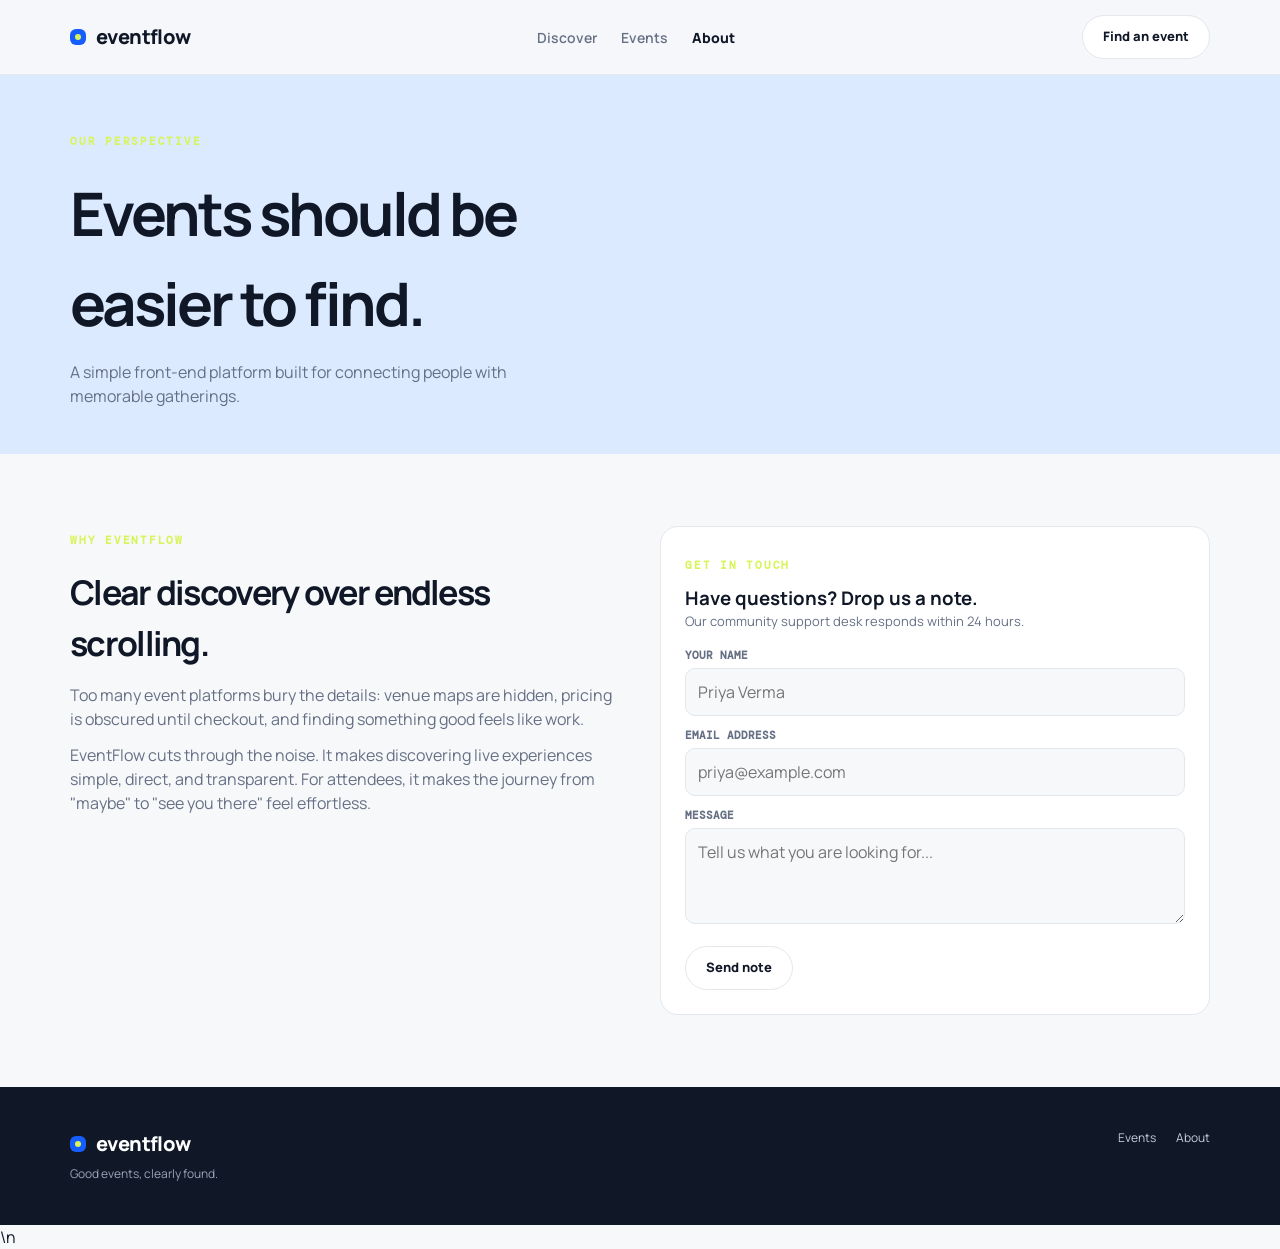
==== about.html @ 3fd76baa "Add files via upload" ====
<!doctype html>
<!-- ==========================================================================
     EventFlow · Platform Story & Attendee Support (about.html)
     ========================================================================== -->
<html lang="en">
<head>
  <!-- Document Standards: Modern HTML5 parsing mode -->
  <meta charset="utf-8">
  <!-- Character Encoding: UTF-8 Unicode character mapping -->
  <meta name="viewport" content="width=device-width, initial-scale=1">
  <!-- Viewport Configuration: Responsive scaling across mobile and desktop -->
  <title>About &amp; Contact | EventFlow</title>
  <!-- Stylesheet Attachment: Connects centralized style.css design system -->
  <link rel="stylesheet" href="style.css">
</head>
<body>
  <!-- ========================================================================
       Site Header: Global navigation with active indicator on About link
       ======================================================================== -->
  <header class="site-header">
    <div class="container nav">
      <!-- Logo Branding: Routes back to discover homepage -->
      <a class="logo" href="index.html"><span class="logo-mark"></span>eventflow</a>
      <!-- Navigation Links: .active highlights the current About page -->
      <nav class="nav-links" aria-label="Main navigation">
        <a href="index.html">Discover</a>
        <a href="events.html">Events</a>
        <a class="active" href="about.html">About</a>
      </nav>
      <!-- Action Control: Direct link to event catalog -->
      <div class="nav-actions">
        <a class="button" href="events.html">Find an event</a>
      </div>
    </div>
  </header>

  <main>
    <!-- ======================================================================
         Page Hero: Perspective banner setting the platform ethos
         ====================================================================== -->
    <section class="page-hero">
      <div class="container">
        <!-- Eyebrow: Section metadata establishing brand philosophy -->
        <span class="eyebrow">Our perspective</span>
        <!-- Headline: Prominent 2-line fluid heading -->
        <h1>Events should be<br>easier to find.</h1>
        <p>A simple front-end platform built for connecting people with memorable gatherings.</p>
      </div>
    </section>

    <!-- ======================================================================
         Mission Narrative & Attendee Support Desk (50/50 CSS Grid)
         ====================================================================== -->
    <section class="section">
      <div class="container about-grid">
        <!-- Left Column: Platform Mission & Philosophy Statement -->
        <div>
          <span class="eyebrow">Why EventFlow</span>
          <h2>Clear discovery over endless scrolling.</h2>
          <p>Too many event platforms bury the details: venue maps are hidden, pricing is obscured until checkout, and finding something good feels like work.</p>
          <p>EventFlow cuts through the noise. It makes discovering live experiences simple, direct, and transparent. For attendees, it makes the journey from "maybe" to "see you there" feel effortless.</p>
        </div>

        <!-- Right Column: Attendee Support & Enquiries Contact Form Card -->
        <!-- Anchor ID #contact: Enables direct deep-linking from header "Talk to us" -->
        <div class="contact-card" id="contact">
          <span class="eyebrow">Get in touch</span>
          <h3>Have questions? Drop us a note.</h3>
          <p class="muted" style="font-size:13px;margin-bottom:16px">Our community support desk responds within 24 hours.</p>
          <form action="index.html">
            <div class="field" style="margin-bottom:12px">
              <label for="contact-name">Your name</label>
              <input id="contact-name" type="text" placeholder="Priya Verma" required>
            </div>
            <div class="field" style="margin-bottom:12px">
              <label for="contact-email">Email address</label>
              <input id="contact-email" type="email" placeholder="priya@example.com" required>
            </div>
            <div class="field" style="margin-bottom:16px">
              <label for="contact-msg">Message</label>
              <textarea id="contact-msg" rows="3" placeholder="Tell us what you are looking for..." required></textarea>
            </div>
            <button class="button" type="submit">Send note</button>
          </form>
        </div>
      </div>
    </section>
  </main>

  <!-- ========================================================================
       Global Grounding Footer: Standardized site closure
       ======================================================================== -->
  <footer class="footer">
    <div class="container footer-grid">
      <div>
        <a class="logo" href="index.html"><span class="logo-mark"></span>eventflow</a>
        <p>Good events, clearly found.</p>
      </div>
      <div class="footer-links">
        <a href="events.html">Events</a>
        <a href="about.html">About</a>
      </div>
    </div>
  </footer>
</body>
</html>\n
---- style.css ----
/* ==========================================================================
   EventFlow · Master Stylesheet & Centralized CSS Design System (style.css)
   Architecture: Pure CSS3 · Zero Frameworks · Zero Animations/Transitions
   Standards: 14 Modular Architectural Sections Driving All 6 User Pages
   ========================================================================== */

/* --- External Font Imports: Manrope (Body/Headings) & DM Mono (Metadata/Pills) --- */
@import url('https://fonts.googleapis.com/css2?family=DM+Mono:wght@400;500&family=Manrope:wght@400;500;600;700;800&display=swap');

/* --- 1. Design Tokens (:root): 13 Centralized Variables Preventing Drift --- */
:root {
  --ink: #101828;         /* Deep slate primary dark for high-contrast typography */
  --muted: #667085;       /* Neutral gray for secondary descriptions and timestamps */
  --line: #e4e7ec;        /* Subtle 1px structural separator border line */
  --paper: #f7f8fa;       /* Off-white soft canvas background for body and sections */
  --white: #ffffff;       /* Pure white card and component surface background */
  --blue: #165dff;        /* Primary accent blue for brand logo and active indicators */
  --blue-dark: #0e3fa8;   /* High-contrast dark blue for focused states */
  --coral: #ff6b57;       /* Energetic coral accent for primary checkout CTA buttons */
  --lime: #d8f45b;        /* Vibrant lime accent for category tags & success checkmark */
  --yellow: #ffd15c;      /* Eye-catching yellow accent for conversion feature banner */
  --sky: #dbeaff;         /* Gentle sky-blue tint for catalog and breadcrumb heroes */
  --shadow: 0 20px 60px rgba(16, 24, 40, .1); /* Elevation shadow for card depth */
  --radius: 18px;         /* Standardized border radius for uniform component geometry */
}

/* --- 2. Base Reset: Universal Box-Sizing & Typography Normalization --- */
* { box-sizing: border-box; margin: 0; padding: 0; }
body { color: var(--ink); background: var(--paper); font-family: 'Manrope', sans-serif; line-height: 1.5; }
a { color: inherit; text-decoration: none; }
button, input, select, textarea { font: inherit; }
button { cursor: pointer; }

/* --- 3. Utilities: Page Container & Section Spacing --- */
.container { margin: 0 auto; max-width: 1180px; padding: 0 20px; width: 100%; }
.section { padding: 72px 0; }

/* --- 4. Navigation Header: Sticky Header with Flexbox Distribution --- */
.site-header { background: rgba(247, 248, 250, .92); border-bottom: 1px solid var(--line); }
.nav { align-items: center; display: flex; justify-content: space-between; min-height: 74px; gap: 20px; }
.logo { align-items: center; display: inline-flex; font-size: 20px; font-weight: 800; gap: 10px; letter-spacing: -.03em; }
.logo-mark { background: var(--blue); border-radius: 6px; display: inline-block; height: 16px; position: relative; width: 16px; }
.logo-mark::after { background: var(--lime); border-radius: 50%; content: ''; height: 6px; left: 5px; position: absolute; top: 5px; width: 6px; }
.nav-links { align-items: center; display: flex; gap: 24px; }
.nav-links a { color: var(--muted); font-size: 14px; font-weight: 600; }
.nav-links a.active { color: var(--ink); font-weight: 800; }
.nav-actions { align-items: center; display: flex; gap: 12px; }

/* --- 5. Buttons (White by Default): High-Contrast Component Controls --- */
.button { align-items: center; background: var(--white); border: 1px solid var(--line); border-radius: 99px; color: var(--ink); display: inline-flex; font-size: 13px; font-weight: 800; justify-content: center; min-height: 44px; padding: 0 20px; }
.button.ghost { background: var(--white); border: 1px solid var(--line); color: var(--ink); }
.button.coral { background: var(--coral); border-color: var(--coral); color: white; }
.button.secondary { background: var(--ink); border-color: var(--ink); color: white; }
.link-button { color: var(--muted); font-size: 13px; font-weight: 700; }
.text-link { align-items: center; color: var(--blue); display: inline-flex; font-size: 13px; font-weight: 800; gap: 6px; }

/* --- 6. Hero Section (index.html): Asymmetrical 2-Column Landing Grid --- */
.hero { background: var(--ink); color: white; overflow: hidden; padding: 72px 0 80px; }
.hero-grid { align-items: end; display: grid; gap: 50px; grid-template-columns: 1.15fr .85fr; }
.eyebrow { color: var(--lime); display: inline-block; font: 600 11px 'DM Mono', monospace; letter-spacing: .16em; margin-bottom: 12px; text-transform: uppercase; }
.hero h1 { font-size: clamp(38px, 5.5vw, 68px); font-weight: 800; letter-spacing: -.05em; line-height: 1.05; }
.hero-copy { color: #b9c3d4; font-size: 16px; margin: 18px 0 28px; max-width: 480px; }
.hero-actions { display: flex; flex-wrap: wrap; gap: 12px; }
.hero-photo { border: 8px solid rgba(255, 255, 255, .12); border-radius: 26px; overflow: hidden; }
.hero-photo img { aspect-ratio: 4 / 5; display: block; object-fit: cover; width: 100%; }

/* --- 7. Category Strip & Feature Band: Touch Scrolling & Highlight Banner --- */
.category-strip { background: var(--white); border-bottom: 1px solid var(--line); border-top: 1px solid var(--line); }
.categories { display: flex; gap: 10px; overflow-x: auto; padding: 14px 20px; scrollbar-width: none; }
.category { background: var(--white); border: 1px solid var(--line); border-radius: 99px; color: var(--muted); font: 700 11px 'DM Mono', monospace; padding: 9px 16px; text-transform: uppercase; white-space: nowrap; }
.category.selected { background: var(--ink); border-color: var(--ink); color: white; }
.feature-band { background: var(--yellow); padding: 32px 0; }
.feature-band-inner { align-items: center; display: flex; justify-content: space-between; gap: 20px; }
.feature-band h3 { font-size: 24px; font-weight: 800; letter-spacing: -.04em; }

/* --- 8. Event Cards & Section Grid: 3-Column Catalog Architecture --- */
.section-head { align-items: end; display: flex; justify-content: space-between; margin-bottom: 28px; gap: 16px; }
.section-head h2 { font-size: clamp(28px, 4vw, 44px); letter-spacing: -.05em; line-height: 1.1; }
.event-grid { display: grid; gap: 20px; grid-template-columns: repeat(3, 1fr); }
.event-card { background: var(--white); border: 1px solid var(--line); border-radius: var(--radius); overflow: hidden; }
.event-image { position: relative; }
.event-image img { aspect-ratio: 16 / 10; display: block; object-fit: cover; width: 100%; }
.event-tag { background: white; border-radius: 99px; color: var(--ink); font: 700 10px 'DM Mono', monospace; left: 14px; padding: 5px 10px; position: absolute; text-transform: uppercase; top: 14px; }
.event-body { padding: 18px; }
.event-date { color: var(--blue); display: block; font: 600 11px 'DM Mono', monospace; margin-bottom: 8px; }
.event-body h3 { font-size: 18px; font-weight: 800; letter-spacing: -.03em; margin-bottom: 6px; }
.event-meta { color: var(--muted); font-size: 13px; }
.event-footer { align-items: center; border-top: 1px solid var(--line); display: flex; justify-content: space-between; margin-top: 16px; padding-top: 14px; }
.price { font-size: 13px; font-weight: 800; }

/* --- 9. Catalog & Filters (events.html): Responsive Search & Select Bar --- */
.page-hero { background: var(--sky); padding: 52px 0 46px; }
.page-hero h1 { font-size: clamp(34px, 5vw, 60px); letter-spacing: -.05em; margin: 8px 0 12px; }
.page-hero p { color: var(--muted); max-width: 500px; }
.filters { align-items: center; display: flex; flex-wrap: wrap; gap: 10px; margin-bottom: 24px; }
.search-box { background: white; border: 1px solid var(--line); border-radius: 8px; display: flex; flex: 1 1 240px; min-height: 42px; padding: 0 12px; }
.search-box input { border: 0; outline: 0; width: 100%; }
.filter-select { background: white; border: 1px solid var(--line); border-radius: 8px; color: var(--muted); min-height: 42px; padding: 0 12px; }

/* --- 10. Detail & Map (event-detail.html): Showcase Layout & Google Maps Link --- */
.detail-layout { display: grid; gap: 42px; grid-template-columns: 1.15fr .85fr; }
.detail-visual { border-radius: 18px; overflow: hidden; }
.detail-visual img { aspect-ratio: 1.5 / 1; object-fit: cover; width: 100%; }
.detail-content h1 { font-size: clamp(32px, 4.5vw, 54px); letter-spacing: -.05em; line-height: 1.1; margin: 8px 0 16px; }
.detail-content p { color: var(--muted); margin-bottom: 20px; }
.detail-info { border-bottom: 1px solid var(--line); border-top: 1px solid var(--line); display: grid; gap: 14px; grid-template-columns: repeat(2, 1fr); margin: 24px 0; padding: 18px 0; }
.info-item span { color: var(--muted); display: block; font: 500 10px 'DM Mono', monospace; text-transform: uppercase; }
.info-item strong { display: block; font-size: 14px; margin-top: 3px; }
.detail-bottom { border-top: 1px solid var(--line); padding: 56px 0; }
.detail-bottom-grid { display: grid; gap: 40px; grid-template-columns: 1fr 1fr; }
.detail-bottom-grid h2 { font-size: 26px; letter-spacing: -.04em; margin: 6px 0 12px; }
.detail-bottom-grid h3 { font-size: 16px; margin: 18px 0 6px; }
.detail-bottom-grid p.muted { color: var(--muted); font-size: 14px; line-height: 1.6; }
.map-link { display: block; text-decoration: none; }
.map-box { border-radius: 16px; overflow: hidden; position: relative; border: 1px solid var(--line); }
.map-box img { display: block; width: 100%; height: auto; }
.map-caption { position: absolute; bottom: 12px; right: 12px; background: rgba(16, 24, 40, .85); color: white; font: 700 11px 'DM Mono', monospace; padding: 6px 12px; border-radius: 99px; }

/* --- 11. Checkout Form & Summary (booking.html): Registration Panel --- */
.booking-layout { display: grid; gap: 32px; grid-template-columns: 1.15fr .85fr; }
.form-panel, .summary-card, .contact-card { background: var(--white); border: 1px solid var(--line); border-radius: var(--radius); padding: 24px; }
.form-grid { display: grid; gap: 14px; grid-template-columns: 1fr 1fr; }
.field.full { grid-column: 1 / -1; }
.field label { color: var(--muted); display: block; font: 600 11px 'DM Mono', monospace; margin-bottom: 6px; text-transform: uppercase; }
.field input, .field select, .field textarea { background: var(--paper); border: 1px solid var(--line); border-radius: 10px; padding: 11px 12px; width: 100%; }
.field textarea { resize: vertical; }
.summary-card h3 { font-size: 20px; letter-spacing: -.03em; margin: 6px 0 4px; }
.summary-card p.muted { color: var(--muted); font-size: 13px; }

/* --- 12. Confirmation & Ticket (confirmation.html): Digital Pass & QR Code --- */
.confirmation-hero { background: var(--white); border-bottom: 1px solid var(--line); padding: 52px 0; text-align: center; }
.confirmation-mark { align-items: center; background: var(--lime); border-radius: 50%; color: var(--ink); display: flex; font-size: 26px; font-weight: 800; height: 60px; justify-content: center; margin: 0 auto 16px; width: 60px; }
.confirmation-hero h1 { font-size: clamp(28px, 4.5vw, 44px); letter-spacing: -.04em; }
.confirmation-hero p { color: var(--muted); margin-top: 8px; }
.ticket { background: var(--white); border: 1px solid var(--line); border-radius: var(--radius); margin: 0 auto; max-width: 580px; overflow: hidden; }
.ticket-top { align-items: start; display: flex; justify-content: space-between; padding: 24px; }
.ticket-top h3 { font-size: 20px; letter-spacing: -.03em; margin-top: 4px; }
.ticket-info { background: var(--paper); border-bottom: 1px solid var(--line); border-top: 1px solid var(--line); display: grid; gap: 12px; grid-template-columns: repeat(3, 1fr); padding: 16px 24px; }
.ticket-bottom { align-items: center; display: flex; gap: 18px; padding: 24px; }
.qr { align-items: center; background: repeating-linear-gradient(45deg, #111 0 2px, #fff 2px 5px); border: 6px solid white; display: flex; height: 84px; justify-content: center; width: 84px; }
.qr span { background: white; color: var(--ink); font: 500 9px 'DM Mono', monospace; padding: 2px; }
.ticket-actions { display: flex; justify-content: center; gap: 12px; margin-top: 22px; }

/* --- 13. About & Footer: 50/50 Brand Manifesto & Grounding Landmark --- */
.about-grid { display: grid; gap: 40px; grid-template-columns: 1fr 1fr; }
.about-grid h2 { font-size: 34px; letter-spacing: -.05em; margin: 8px 0 14px; }
.about-grid p { color: var(--muted); margin-bottom: 12px; }
.contact-card { height: fit-content; }
.footer { background: var(--ink); color: white; padding: 42px 0; }
.footer-grid { display: flex; justify-content: space-between; gap: 24px; }
.footer p { color: #98a4b8; font-size: 12px; max-width: 250px; margin-top: 6px; }
.footer-links { display: flex; gap: 20px; }
.footer-links a { color: #c5cedc; font-size: 12px; }

/* --- 14. Responsive Media Queries: Tablet & Mobile Breakpoints --- */
@media (max-width: 820px) {
  .container { width: min(100% - 32px, 640px); }
  .nav-links { display: none; }
  .hero-grid, .detail-layout, .booking-layout, .about-grid { grid-template-columns: 1fr; }
  .hero-grid { gap: 36px; }
  .hero-photo { margin: 0 auto; max-width: 340px; width: 80%; }
  .event-grid { grid-template-columns: repeat(2, 1fr); }
  .detail-bottom-grid { grid-template-columns: 1fr; }
}

@media (max-width: 540px) {
  .container { width: calc(100% - 24px); }
  .nav-actions .link-button { display: none; }
  .hero h1 { font-size: 42px; }
  .section { padding: 48px 0; }
  .section-head, .feature-band-inner, .footer-grid { align-items: start; flex-direction: column; }
  .event-grid { grid-template-columns: 1fr; }
  .form-grid, .detail-info, .ticket-info { grid-template-columns: 1fr; }
  .field.full { grid-column: auto; }
  .page-hero { padding: 40px 0; }
}\n
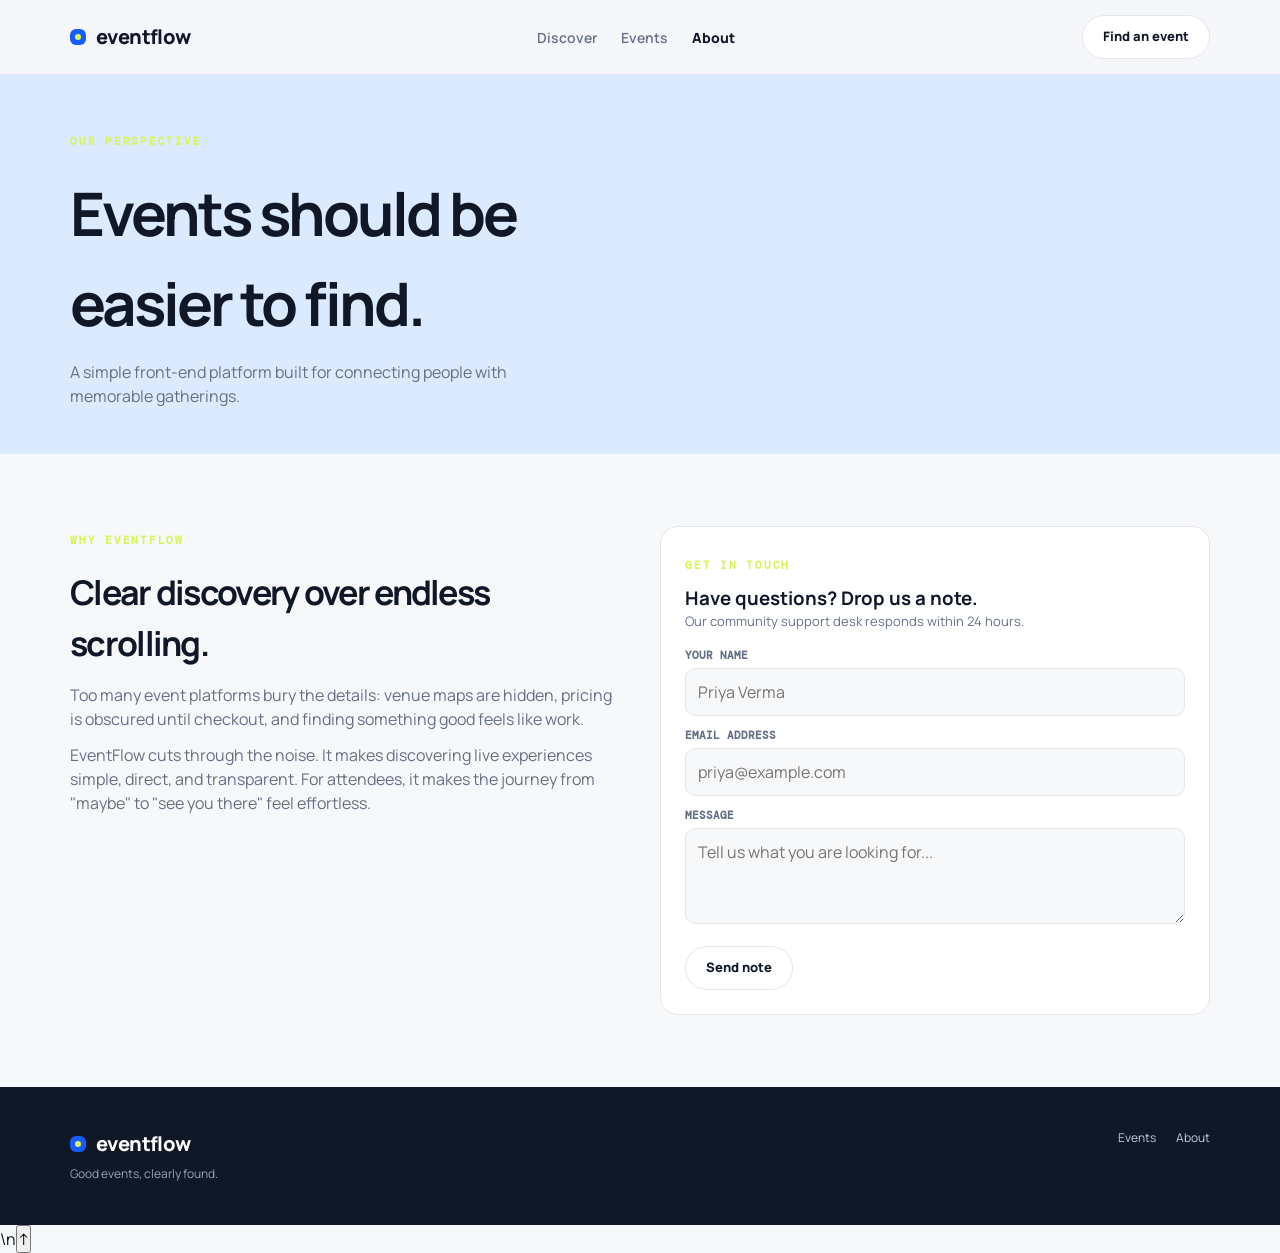
==== commit 1c343661: "feat: add vanilla JS across all 4 members + updated HTML/CSS Member 1 (index.html + member1.js): tim" ====
--- a/about.html
+++ b/about.html
@@ -102,5 +102,7 @@
       </div>
     </div>
   </footer>
+
+  <script src="member4.js" defer></script>
 </body>
 </html>\n
--- a/style.css
+++ b/style.css
@@ -173,4 +173,65 @@
   .form-grid, .detail-info, .ticket-info { grid-template-columns: 1fr; }
   .field.full { grid-column: auto; }
   .page-hero { padding: 40px 0; }
-}\n+}\n
+
+
+/* --- 15. Dynamic Interactive UI (Toast, Back-to-Top, Print Styles) --- */
+.back-to-top {
+  position: fixed;
+  bottom: 24px;
+  right: 24px;
+  width: 44px;
+  height: 44px;
+  border-radius: 50%;
+  background: var(--ink);
+  color: var(--white);
+  border: 1px solid var(--line);
+  font-size: 18px;
+  display: flex;
+  align-items: center;
+  justify-content: center;
+  cursor: pointer;
+  box-shadow: 0 4px 14px rgba(0, 0, 0, 0.15);
+  opacity: 0;
+  visibility: hidden;
+  transition: opacity 0.25s, visibility 0.25s;
+  z-index: 1000;
+}
+.back-to-top.visible {
+  opacity: 1;
+  visibility: visible;
+}
+.toast-msg {
+  position: fixed;
+  top: 24px;
+  right: 24px;
+  background: var(--ink);
+  color: var(--white);
+  padding: 14px 20px;
+  border-radius: 10px;
+  font-size: 14px;
+  font-weight: 600;
+  box-shadow: var(--shadow);
+  z-index: 9999;
+  border-left: 4px solid var(--lime);
+  display: none;
+}
+.toast-msg.show {
+  display: block;
+}
+.no-results {
+  grid-column: 1 / -1;
+  text-align: center;
+  padding: 48px 20px;
+  color: var(--muted);
+  background: var(--white);
+  border: 1px dashed var(--line);
+  border-radius: var(--radius);
+}
+@media print {
+  .site-header, .footer, .page-hero, .nav-actions, .ticket-actions, .back-to-top, .toast-msg { display: none !important; }
+  body { background: white; }
+  .section { padding: 0; }
+  .ticket { border: 1px solid #000; box-shadow: none; margin-top: 20px; }
+}
